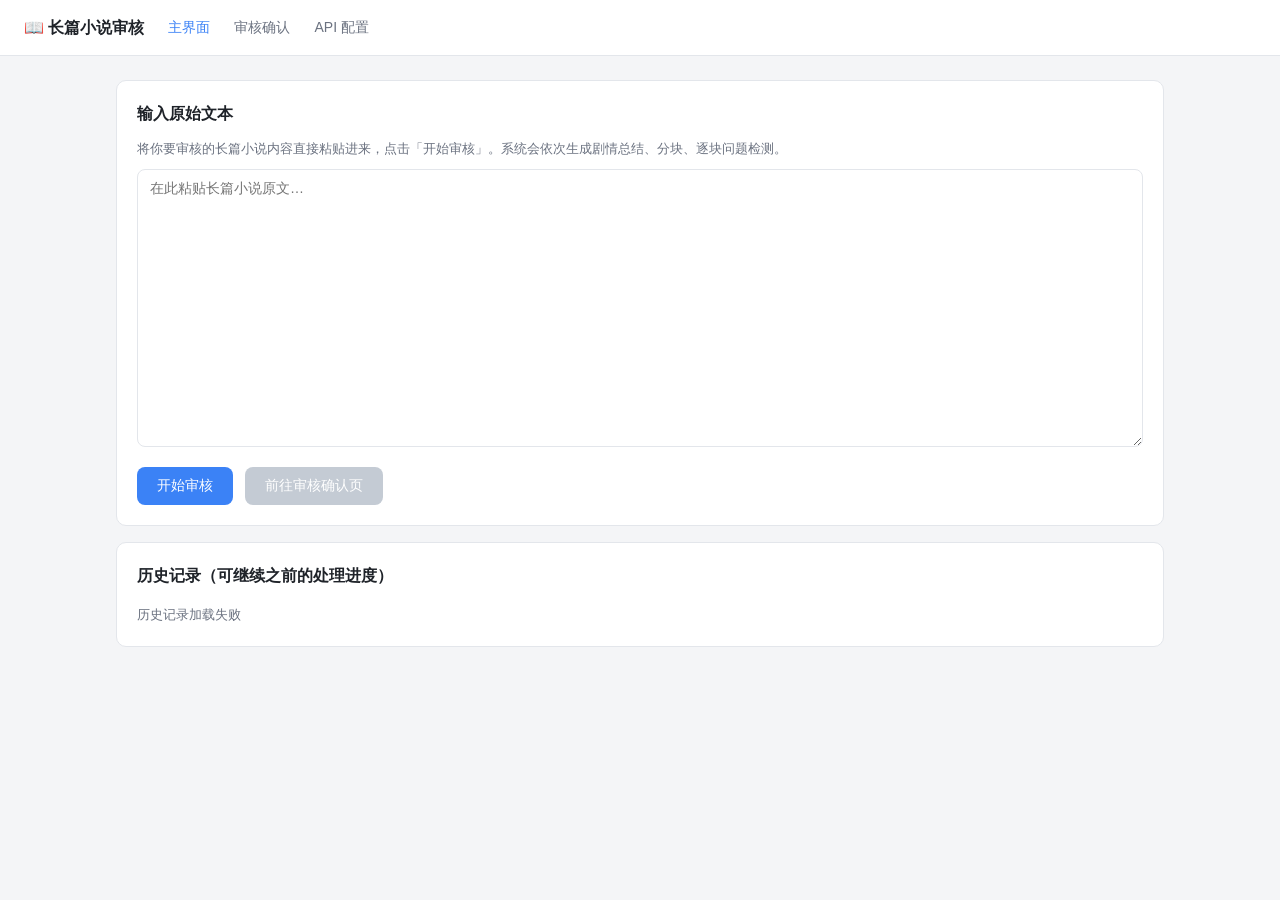
==== public/index.html @ 5789b557 "初始版本" ====
<!DOCTYPE html>
<html lang="zh-CN">
<head>
<meta charset="UTF-8">
<meta name="viewport" content="width=device-width, initial-scale=1.0">
<title>长篇小说审核 - 主界面</title>
<link rel="stylesheet" href="style.css">
</head>
<body>
<div class="topbar">
  <span class="logo">📖 长篇小说审核</span>
  <a href="index.html" class="active">主界面</a>
  <a href="review.html">审核确认</a>
  <a href="config.html">API 配置</a>
</div>
<div class="container">
  <div class="card">
    <h2>输入原始文本</h2>
    <p class="muted" style="margin-bottom:10px;">将你要审核的长篇小说内容直接粘贴进来，点击「开始审核」。系统会依次生成剧情总结、分块、逐块问题检测。</p>
    <textarea id="input" rows="16" placeholder="在此粘贴长篇小说原文…"></textarea>
    <div style="margin-top:12px; display:flex; gap:12px; align-items:center;">
      <button class="btn" id="btnStart">开始审核</button>
      <button class="btn btn-success" id="btnToReview" disabled>前往审核确认页</button>
      <span class="muted" id="hint"></span>
    </div>
  </div>

  <div class="card" id="progressCard" style="display:none;">
    <h2>处理进度</h2>
    <div class="progress" id="progress">初始化…</div>
    <div style="margin-top:10px;">
      <button class="btn" id="btnRetry" style="display:none;">重试（续接当前进度）</button>
    </div>
    <div class="card" id="summaryCard" style="display:none; margin-top:12px;">
      <h2>剧情总结 (summary.md)</h2>
      <pre id="summaryText" style="white-space:pre-wrap; font-size:14px; background:#fafafa; padding:12px; border-radius:8px;"></pre>
    </div>
  </div>

  <div class="card" id="historyCard">
    <h2>历史记录（可继续之前的处理进度）</h2>
    <div id="histList"><span class="muted">加载中…</span></div>
  </div>
</div>

<script src="api.js"></script>
<script>
const inputEl = document.getElementById('input');
const btnStart = document.getElementById('btnStart');
const btnToReview = document.getElementById('btnToReview');
const hint = document.getElementById('hint');
const progressCard = document.getElementById('progressCard');
const progress = document.getElementById('progress');
const summaryCard = document.getElementById('summaryCard');
const summaryText = document.getElementById('summaryText');
const btnRetry = document.getElementById('btnRetry');
const histList = document.getElementById('histList');

let currentTime = localStorage.getItem('novelReviewCurrentTime') || '';
let busy = false;

async function api(url, opts) {
  return fetch(url, opts).then(apijson);
}

function setProgress(msg) { progress.textContent = msg; }

async function getStatus(t) {
  return api('/api/process/status?time=' + encodeURIComponent(t));
}

async function postStep(path, time, index) {
  return api(path, {
    method: 'POST',
    headers: { 'Content-Type': 'application/json' },
    body: JSON.stringify({ time: time, index: index })
  });
}

// 核心：从当前进度开始，逐阶段续接处理到完成。
// 各 /step 接口是幂等的（已完成索引会被跳过），出错后点击【重试】会重新从 status 计算剩余部分，从而实现续接。
async function runProcess(t) {
  busy = true;
  btnStart.disabled = true;
  btnRetry.style.display = 'none';
  progressCard.style.display = 'block';
  try {
    const st = await getStatus(t);
    const chunkTotal = st.chunkTotal || 1;

    // 阶段1：逐窗口总结
    let sumDone = new Set(st.summaryDone || []);
    for (let i = 0; i < chunkTotal; i++) {
      if (sumDone.has(i)) continue;
      setProgress(`1/3 剧情总结：已处理 ${sumDone.size}/${chunkTotal}`);
      const r = await postStep('/api/process/summary/step', t, i);
      if (!r.ok) throw new Error(r.error || 'summary 失败');
      sumDone = new Set(r.summaryDone || []);
    }
    const st2 = await getStatus(t);
    summaryText.textContent = st2.summary || '(暂无总结)';
    summaryCard.style.display = 'block';

    // 阶段2：逐窗口分块
    let spDone = new Set(st2.splitDone || []);
    for (let i = 0; i < chunkTotal; i++) {
      if (spDone.has(i)) continue;
      setProgress(`2/3 分块：已处理 ${spDone.size}/${chunkTotal}`);
      const r = await postStep('/api/process/split/step', t, i);
      if (!r.ok) throw new Error(r.error || 'split 失败');
      spDone = new Set(r.splitDone || []);
    }

    // 阶段3：逐块问题检测（块数以分块结果为准）
    const st3 = await getStatus(t);
    const blockCount = st3.splitBlockCount || 0;
    let evDone = new Set(st3.evaluateDone || []);
    for (let b = 0; b < blockCount; b++) {
      if (evDone.has(b)) continue;
      setProgress(`3/3 逐块检测：已处理 ${evDone.size}/${blockCount}`);
      const r = await postStep('/api/process/evaluate/step', t, b);
      if (!r.ok) throw new Error(r.error || 'evaluate 失败');
      evDone = new Set(r.evaluateDone || []);
    }

    const final = await getStatus(t);
    setProgress(`✅ 完成！共检测到 ${final.evaluateCount || 0} 处可能存在的问题。可前往审核确认页逐条校订。`);
    btnToReview.disabled = false;
    hint.textContent = `会话编号：${t}（分块数：${chunkTotal}）`;
  } catch (e) {
    setProgress('❌ 出错了：' + e.message);
    btnRetry.style.display = 'inline-block';
    btnRetry.dataset.time = t;
  } finally {
    busy = false;
    btnStart.disabled = false;
  }
}

btnStart.addEventListener('click', async () => {
  const text = inputEl.value.trim();
  if (!text) { hint.textContent = '请输入文本'; return; }
  if (busy) return;
  btnStart.disabled = true;
  progressCard.style.display = 'block';
  summaryCard.style.display = 'none';
  btnRetry.style.display = 'none';
  try {
    setProgress('0/3 创建会话并保存原始文本…');
    const r = await api('/api/process/start', {
      method: 'POST',
      headers: { 'Content-Type': 'application/json' },
      body: JSON.stringify({ text })
    });
    if (!r.ok) throw new Error(r.error || 'start 失败');
    currentTime = r.time;
    localStorage.setItem('novelReviewCurrentTime', currentTime);
    await runProcess(currentTime);
  } catch (e) {
    setProgress('❌ 出错了：' + e.message);
    btnRetry.style.display = 'inline-block';
    btnRetry.dataset.time = currentTime;
    btnStart.disabled = false;
  }
});

btnRetry.addEventListener('click', async () => {
  const t = btnRetry.dataset.time || currentTime;
  if (t && !busy) await runProcess(t);
});

btnToReview.addEventListener('click', () => {
  window.location.href = 'review.html?time=' + encodeURIComponent(currentTime);
});

function escapeHtml(s) {
  return String(s == null ? '' : s)
    .replace(/&/g, '&amp;').replace(/</g, '&lt;').replace(/>/g, '&gt;')
    .replace(/"/g, '&quot;');
}

async function loadHistory() {
  try {
    const list = await api('/api/history');
    histList.innerHTML = '';
    if (!list.length) {
      histList.innerHTML = '<span class="muted">暂无历史记录</span>';
      return;
    }
    list.forEach(h => {
      const row = document.createElement('div');
      row.className = 'hist-item';
      row.style.cssText = 'display:flex;justify-content:space-between;align-items:center;gap:10px;padding:10px 12px;border:1px solid #eee;border-radius:8px;margin-bottom:6px;cursor:pointer;transition:background .15s;';
      const summaryDone = (h.summaryDoneCount === h.chunkTotal);
      row.innerHTML = `
        <div style="min-width:0;">
          <div style="font-size:14px;white-space:nowrap;overflow:hidden;text-overflow:ellipsis;">${escapeHtml((h.title || h.time).slice(0, 50))}</div>
          <div class="muted" style="font-size:12px;margin-top:2px;">
            ${h.time}｜总结 ${summaryDone ? '✓' : h.summaryDoneCount + '/' + h.chunkTotal}｜
            分块 ${h.splitDoneCount}/${h.chunkTotal}｜检测 ${h.evaluateDoneCount} 块
          </div>
        </div>
        <span class="muted" style="flex:none;">继续 →</span>`;
      row.addEventListener('mouseenter', () => row.style.background = '#f7f7f7');
      row.addEventListener('mouseleave', () => row.style.background = '');
      row.addEventListener('click', () => {
        if (busy) return;
        currentTime = h.time;
        localStorage.setItem('novelReviewCurrentTime', currentTime);
        inputEl.value = '';
        btnRetry.style.display = 'none';
        runProcess(currentTime);
      });
      histList.appendChild(row);
    });
  } catch (_) {
    histList.innerHTML = '<span class="muted">历史记录加载失败</span>';
  }
}

loadHistory();
</script>
</body>
</html>
---- public/style.css ----
:root {
  --bg: #f4f5f7;
  --card: #ffffff;
  --border: #e3e6eb;
  --text: #1f2329;
  --muted: #6b7280;
  --primary: #3b82f6;
  --primary-dark: #2563eb;
  --success: #16a34a;
  --danger: #dc2626;
  --warn-bg: #fff7e6;
  --warn-border: #ffd591;
}
* { box-sizing: border-box; margin: 0; padding: 0; }
body {
  font-family: -apple-system, BlinkMacSystemFont, "Segoe UI", "PingFang SC", "Microsoft YaHei", sans-serif;
  background: var(--bg);
  color: var(--text);
  line-height: 1.6;
}
.topbar {
  background: var(--card);
  border-bottom: 1px solid var(--border);
  padding: 0 24px;
  height: 56px;
  display: flex;
  align-items: center;
  gap: 8px;
}
.topbar .logo { font-weight: 700; font-size: 16px; }
.topbar a { color: var(--muted); text-decoration: none; margin-left: 16px; font-size: 14px; }
.topbar a.active, .topbar a:hover { color: var(--primary); }
.container { max-width: 1080px; margin: 24px auto; padding: 0 16px; }
.card {
  background: var(--card);
  border: 1px solid var(--border);
  border-radius: 10px;
  padding: 20px;
  margin-bottom: 16px;
}
.card h2 { font-size: 16px; margin-bottom: 12px; }
textarea, input[type=text], input[type=password] {
  width: 100%;
  border: 1px solid var(--border);
  border-radius: 8px;
  padding: 10px 12px;
  font-size: 14px;
  font-family: inherit;
  background: #fff;
}
textarea:focus, input:focus { outline: none; border-color: var(--primary); }
.btn {
  border: none;
  border-radius: 8px;
  padding: 10px 20px;
  font-size: 14px;
  cursor: pointer;
  color: #fff;
  background: var(--primary);
}
.btn:hover { background: var(--primary-dark); }
.btn:disabled { background: #c4cbd4; cursor: not-allowed; }
.btn-mini { padding: 6px 14px; font-size: 13px; }
.btn-success { background: var(--success); }
.btn-success:hover { background: #15803d; }
.progress {
  margin-top: 16px;
  padding: 14px;
  border-radius: 8px;
  background: #eff6ff;
  border: 1px solid #bfdbfe;
  font-size: 14px;
  color: var(--primary-dark);
}
.muted { color: var(--muted); font-size: 13px; }
.issue {
  border: 1px solid var(--warn-border);
  background: var(--warn-bg);
  border-radius: 8px;
  padding: 14px;
  margin-bottom: 14px;
}
.issue .head { display: flex; justify-content: space-between; align-items: center; margin-bottom: 8px; }
.issue .tag { font-size: 12px; background: #fff; border: 1px solid var(--warn-border); color: #ad6800; border-radius: 12px; padding: 2px 10px; }
.issue .orig { color: #7c3aed; margin-bottom: 6px; }
.issue .sug { color: var(--success); margin-bottom: 10px; }
.issue .reason { color: #9a3412; margin-bottom: 10px; }
.affirm { display: flex; gap: 8px; }
.affirm .save-msg { font-size: 13px; color: var(--success); align-self: center; }
.err-banner { background: #fef2f2; border: 1px solid #fecaca; color: var(--danger); border-radius: 8px; padding: 12px; margin-bottom: 14px; }
.empty { text-align: center; color: var(--muted); padding: 30px 0; }
.badge { display:inline-block; background:#eef2ff; color:var(--primary-dark); border-radius:12px; padding:2px 10px; font-size:12px; margin-left:8px;}
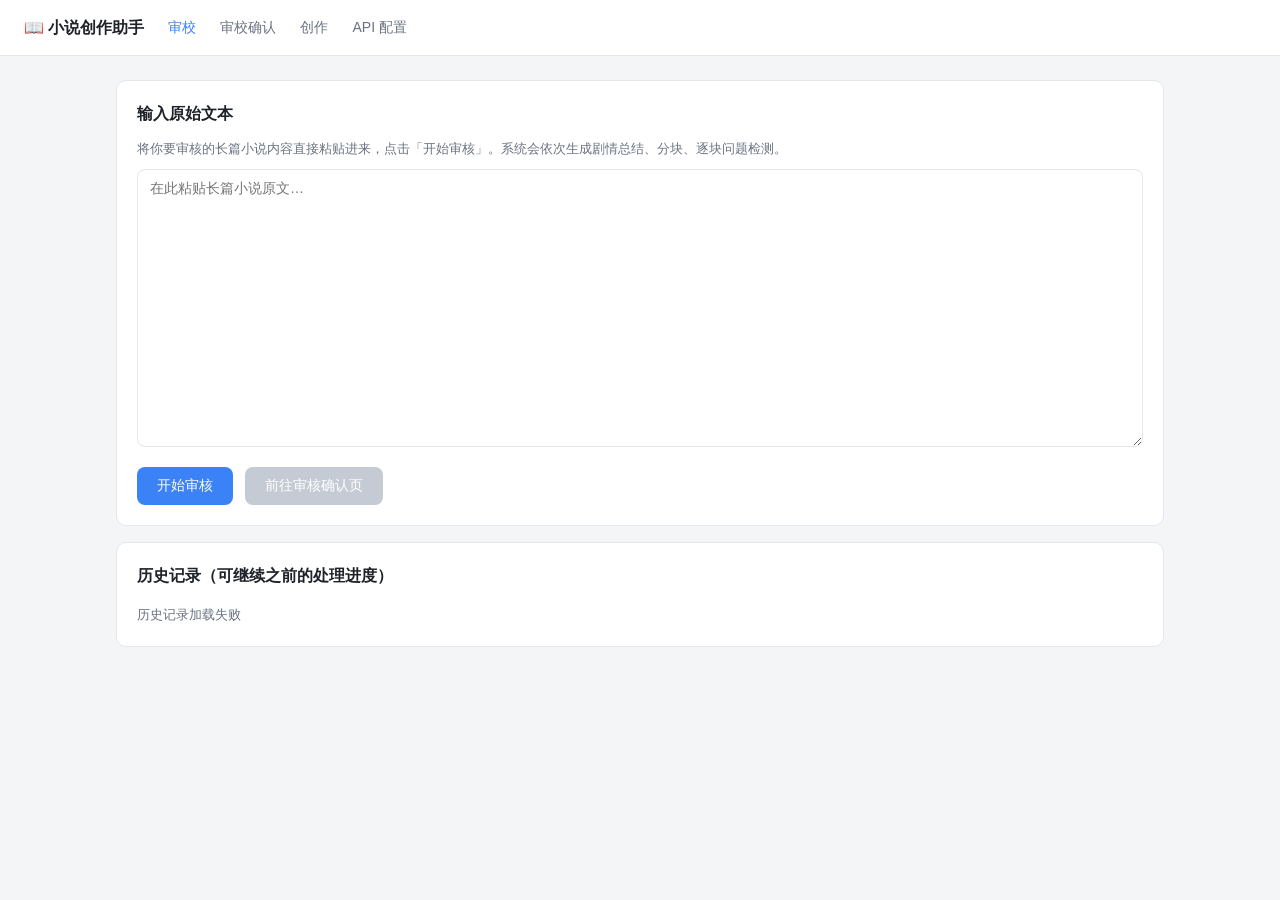
==== commit 9d38b129: "新增撰写功能，增加历史记录的加载和删除，增加获取可用模型的功能" ====
--- a/public/index.html
+++ b/public/index.html
@@ -5,12 +5,31 @@
 <meta name="viewport" content="width=device-width, initial-scale=1.0">
 <title>长篇小说审核 - 主界面</title>
 <link rel="stylesheet" href="style.css">
+<script src="lib/marked.min.js"></script>
+<style>
+.md-content h1,.md-content h2,.md-content h3,.md-content h4 { margin:16px 0 8px; line-height:1.4; }
+.md-content h1 { font-size:1.4em; border-bottom:1px solid #e3e6eb; padding-bottom:6px; }
+.md-content h2 { font-size:1.2em; border-bottom:1px solid #e3e6eb; padding-bottom:4px; }
+.md-content h3 { font-size:1.1em; }
+.md-content p { margin:6px 0; }
+.md-content ul,.md-content ol { padding-left:24px; margin:6px 0; }
+.md-content li { margin:2px 0; }
+.md-content code { background:#e8e8e8; padding:2px 6px; border-radius:3px; font-size:0.9em; }
+.md-content pre { background:#2d2d2d; color:#f8f8f2; padding:12px 16px; border-radius:6px; overflow-x:auto; font-size:13px; line-height:1.5; }
+.md-content pre code { background:none; padding:0; color:inherit; }
+.md-content blockquote { border-left:4px solid #3b82f6; padding:6px 14px; margin:8px 0; background:#f0f4ff; color:#555; }
+.md-content table { border-collapse:collapse; width:100%; margin:8px 0; }
+.md-content th,.md-content td { border:1px solid #ddd; padding:6px 12px; text-align:left; }
+.md-content th { background:#f5f5f5; font-weight:600; }
+.md-content hr { border:none; border-top:1px solid #e3e6eb; margin:16px 0; }
+</style>
 </head>
 <body>
 <div class="topbar">
-  <span class="logo">📖 长篇小说审核</span>
-  <a href="index.html" class="active">主界面</a>
-  <a href="review.html">审核确认</a>
+  <span class="logo">📖 小说创作助手</span>
+  <a href="index.html" class="active">审校</a>
+  <a href="review.html">审校确认</a>
+  <a href="create.html">创作</a>
   <a href="config.html">API 配置</a>
 </div>
 <div class="container">
@@ -33,7 +52,7 @@
     </div>
     <div class="card" id="summaryCard" style="display:none; margin-top:12px;">
       <h2>剧情总结 (summary.md)</h2>
-      <pre id="summaryText" style="white-space:pre-wrap; font-size:14px; background:#fafafa; padding:12px; border-radius:8px;"></pre>
+      <div id="summaryText" class="md-content" style="font-size:14px; background:#fafafa; padding:12px; border-radius:8px; line-height:1.8;"></div>
     </div>
   </div>
 
@@ -59,6 +78,12 @@
 let currentTime = localStorage.getItem('novelReviewCurrentTime') || '';
 let busy = false;
 
+function renderMarkdown(text) {
+  if (typeof marked === 'undefined') return (text || '').replace(/\n/g, '<br>');
+  marked.setOptions({ breaks: true, gfm: true });
+  return marked.parse(text || '');
+}
+
 async function api(url, opts) {
   return fetch(url, opts).then(apijson);
 }
@@ -70,11 +95,27 @@
 }
 
 async function postStep(path, time, index) {
-  return api(path, {
-    method: 'POST',
-    headers: { 'Content-Type': 'application/json' },
-    body: JSON.stringify({ time: time, index: index })
-  });
+  // 看门狗：单个步骤最多等 40 分钟，避免底层连接悬挂时界面永远停在处理中
+  const ctrl = new AbortController();
+  const watchdog = setTimeout(() => ctrl.abort(), 40 * 60 * 1000);
+  try {
+    return await api(path, {
+      method: 'POST',
+      headers: { 'Content-Type': 'application/json' },
+      body: JSON.stringify({ time: time, index: index }),
+      signal: ctrl.signal
+    });
+  } catch (e) {
+    if (e && e.name === 'AbortError') {
+      throw new Error('单步等待超时（40 分钟），已中止。可点击【重试】从当前进度续接。');
+    }
+    if (e instanceof TypeError) {
+      throw new Error('网络异常，无法连接本地服务，请确认服务仍在运行后重试：' + e.message);
+    }
+    throw e;
+  } finally {
+    clearTimeout(watchdog);
+  }
 }
 
 // 核心：从当前进度开始，逐阶段续接处理到完成。
@@ -98,7 +139,7 @@
       sumDone = new Set(r.summaryDone || []);
     }
     const st2 = await getStatus(t);
-    summaryText.textContent = st2.summary || '(暂无总结)';
+    summaryText.innerHTML = renderMarkdown(st2.summary || '(暂无总结)');
     summaryCard.style.display = 'block';
 
     // 阶段2：逐窗口分块
@@ -155,6 +196,7 @@
     if (!r.ok) throw new Error(r.error || 'start 失败');
     currentTime = r.time;
     localStorage.setItem('novelReviewCurrentTime', currentTime);
+    localStorage.removeItem('novelReviewInputCache');
     await runProcess(currentTime);
   } catch (e) {
     setProgress('❌ 出错了：' + e.message);
@@ -219,6 +261,13 @@
 }
 
 loadHistory();
+
+// 输入框缓存：离开页面时自动保存，返回时恢复
+const cacheKey = 'novelReviewInputCache';
+inputEl.value = localStorage.getItem(cacheKey) || '';
+inputEl.addEventListener('input', () => {
+  localStorage.setItem(cacheKey, inputEl.value);
+});
 </script>
 </body>
 </html>
--- a/public/style.css
+++ b/public/style.css
@@ -89,4 +89,8 @@
 .affirm .save-msg { font-size: 13px; color: var(--success); align-self: center; }
 .err-banner { background: #fef2f2; border: 1px solid #fecaca; color: var(--danger); border-radius: 8px; padding: 12px; margin-bottom: 14px; }
 .empty { text-align: center; color: var(--muted); padding: 30px 0; }
-.badge { display:inline-block; background:#eef2ff; color:var(--primary-dark); border-radius:12px; padding:2px 10px; font-size:12px; margin-left:8px;}+.badge { display:inline-block; background:#eef2ff; color:var(--primary-dark); border-radius:12px; padding:2px 10px; font-size:12px; margin-left:8px;}
+
+.skill-checkbox input[type=checkbox] { width: auto; margin: 0; }
+.skill-checkbox { display: flex; align-items: center; gap: 6px; padding: 6px 12px; border: 1px solid var(--border); border-radius: 8px; cursor: pointer; font-size: 14px; transition: border-color .15s; }
+.skill-checkbox:hover { border-color: var(--primary); }
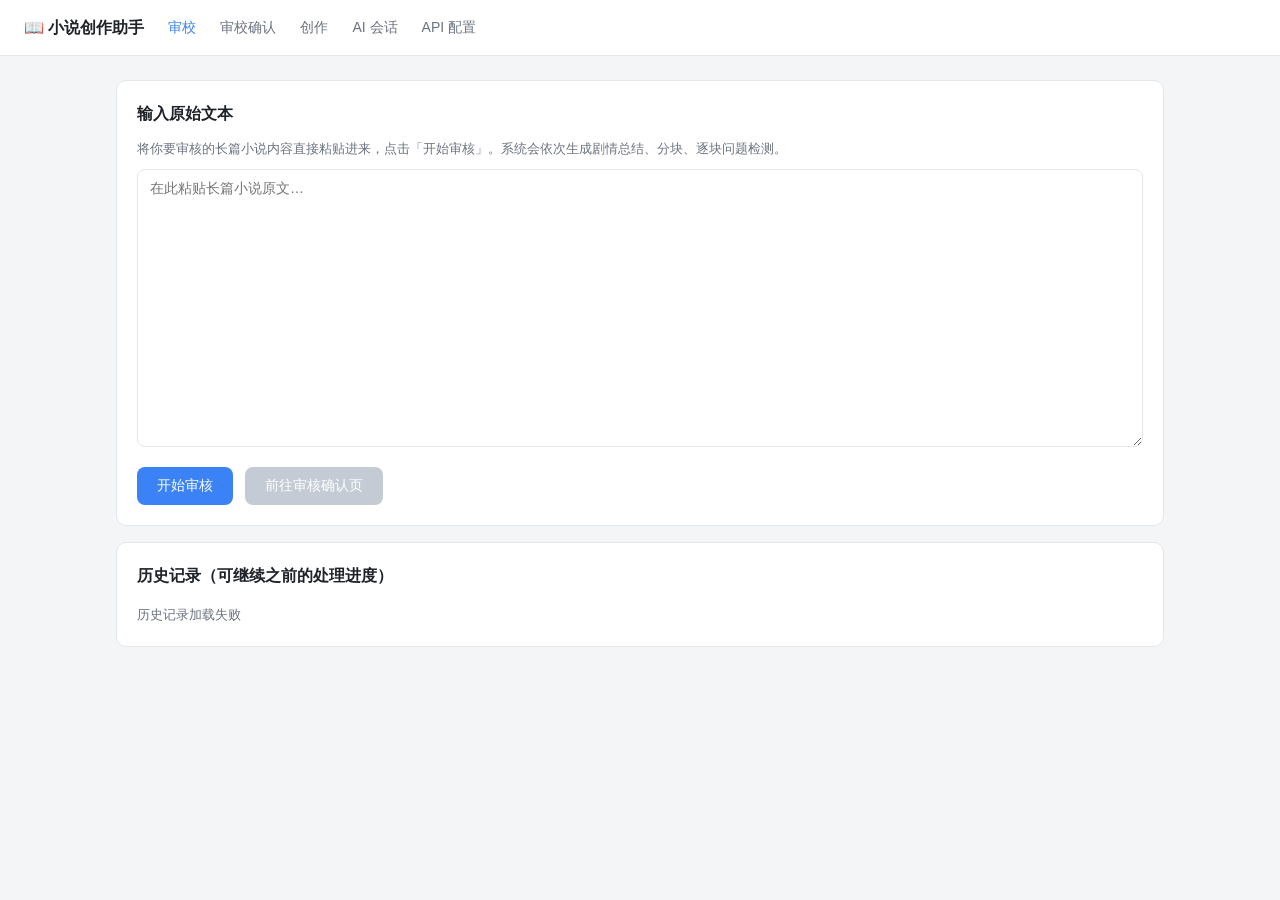
==== commit f029ece5: "增加了聊天窗口页面，可以多AI同时回应，增加对比效果" ====
--- a/public/index.html
+++ b/public/index.html
@@ -30,6 +30,7 @@
   <a href="index.html" class="active">审校</a>
   <a href="review.html">审校确认</a>
   <a href="create.html">创作</a>
+  <a href="chat.html">AI 会话</a>
   <a href="config.html">API 配置</a>
 </div>
 <div class="container">
--- a/public/style.css
+++ b/public/style.css
@@ -93,4 +93,187 @@
 
 .skill-checkbox input[type=checkbox] { width: auto; margin: 0; }
 .skill-checkbox { display: flex; align-items: center; gap: 6px; padding: 6px 12px; border: 1px solid var(--border); border-radius: 8px; cursor: pointer; font-size: 14px; transition: border-color .15s; }
-.skill-checkbox:hover { border-color: var(--primary); }+.skill-checkbox:hover { border-color: var(--primary); }
+
+/* ============ AI 会话 / 提供商选择器 ============ */
+.chat-card {
+  display: flex;
+  flex-direction: column;
+  height: calc(100vh - 56px - 42px - 32px);
+  min-height: 480px;
+}
+.provider-bar {
+  display: flex;
+  gap: 8px;
+  flex-wrap: wrap;
+  padding-bottom: 12px;
+  border-bottom: 1px solid var(--border);
+  margin-bottom: 12px;
+}
+.provider-pill {
+  border: 1px solid var(--border);
+  background: #fff;
+  border-radius: 18px;
+  padding: 6px 14px;
+  font-size: 13px;
+  cursor: pointer;
+  transition: all .15s;
+  color: var(--muted);
+  font-family: inherit;
+}
+.provider-pill:hover { border-color: var(--primary); color: var(--primary); }
+.provider-pill.active { background: var(--primary); color: #fff; border-color: var(--primary); }
+.provider-pill .star { color: #ffd591; }
+
+.chat-messages {
+  flex: 1;
+  overflow-y: auto;
+  padding: 8px 4px;
+}
+.chat-messages .msg { margin-bottom: 14px; display: flex; }
+.chat-messages .msg.user { justify-content: flex-end; }
+.chat-messages .msg .bubble {
+  max-width: 82%;
+  padding: 10px 14px;
+  border-radius: 10px;
+  font-size: 14px;
+  line-height: 1.7;
+  word-break: break-word;
+}
+.chat-messages .msg.user .bubble {
+  background: var(--primary);
+  color: #fff;
+  border-bottom-right-radius: 2px;
+}
+.chat-messages .msg.assistant .bubble {
+  background: #f1f3f5;
+  color: var(--text);
+  border-bottom-left-radius: 2px;
+}
+
+.chat-input { border-top: 1px solid var(--border); padding-top: 12px; }
+.chat-input-row { display: flex; align-items: flex-end; gap: 10px; }
+.chat-input-row textarea { flex: 1; }
+.btn-icon { padding: 8px 12px; font-size: 16px; line-height: 1; align-self: stretch; }
+.chat-actions { display: flex; align-items: center; gap: 12px; margin-top: 8px; justify-content: flex-end; flex-wrap: wrap; }
+.chat-actions #status { flex: 1; }
+
+/* 多提供商选择提示行 */
+.provider-hint { font-size: 12px; color: var(--muted); margin: 2px 0 10px; min-height: 16px; }
+
+/* 多提供商对比按钮行（消息区，assistant 一侧） */
+.cmp-bubble { background: #f8fafc; border: 1px dashed var(--border); }
+.cmp-label { font-size: 12px; color: var(--muted); margin-bottom: 8px; }
+.cmp-buttons { display: flex; flex-wrap: wrap; gap: 8px; }
+.cmp-btn {
+  border: 1px solid var(--border); background: #fff; border-radius: 16px;
+  padding: 6px 14px; font-size: 13px; cursor: pointer; transition: all .15s;
+  color: var(--text); font-family: inherit;
+}
+.cmp-btn:hover:not(:disabled) { border-color: var(--primary); color: var(--primary); }
+.cmp-btn.pending { color: var(--muted); }
+.cmp-btn.done { border-color: #bfdbfe; background: #eff6ff; color: var(--primary-dark); }
+.cmp-btn.error { border-color: #fecaca; color: var(--danger); }
+.cmp-btn.adopted { background: var(--success); border-color: var(--success); color: #fff; }
+.cmp-btn.abandoned { opacity: .5; color: var(--muted); }
+.cmp-btn:disabled { cursor: not-allowed; }
+
+/* 回答查看弹窗（MD/RAW 切换 + 采用） */
+.view-modal { width: 720px; max-width: 94vw; max-height: 86vh; display: flex; flex-direction: column; }
+.vm-head { display: flex; justify-content: space-between; align-items: center; gap: 12px; margin-bottom: 12px; }
+.vm-head h3 { font-size: 16px; }
+.vm-toggle { display: inline-flex; border: 1px solid var(--border); border-radius: 8px; overflow: hidden; }
+.vm-toggle button {
+  border: none; background: #fff; padding: 6px 14px; font-size: 13px; cursor: pointer;
+  color: var(--muted); font-family: inherit;
+}
+.vm-toggle button + button { border-left: 1px solid var(--border); }
+.vm-toggle button.active { background: var(--primary); color: #fff; }
+.vm-content {
+  flex: 1; overflow-y: auto; border: 1px solid var(--border); border-radius: 8px;
+  background: #fbfbfc; padding: 12px 14px; font-size: 14px; line-height: 1.7; min-height: 120px;
+}
+.vm-content.raw { font-family: "SFMono-Regular", Consolas, "Liberation Mono", Menlo, monospace; font-size: 13px; white-space: pre-wrap; }
+.vm-actions { display: flex; justify-content: space-between; align-items: center; gap: 12px; margin-top: 12px; }
+
+/* 图片附件预览 */
+.image-preview { display: none; flex-wrap: wrap; gap: 8px; margin-bottom: 10px; }
+.image-preview .thumb { position: relative; width: 72px; height: 72px; border: 1px solid var(--border); border-radius: 8px; overflow: hidden; background: #f3f4f6; }
+.image-preview .thumb img { width: 100%; height: 100%; object-fit: cover; display: block; }
+.image-preview .thumb-x {
+  position: absolute; top: 2px; right: 2px; width: 18px; height: 18px; line-height: 16px;
+  border: none; border-radius: 50%; background: rgba(0,0,0,.55); color: #fff; cursor: pointer; font-size: 13px; padding: 0;
+}
+/* 用户消息中的图片 */
+.user-imgs { display: flex; flex-wrap: wrap; gap: 6px; margin-top: 6px; }
+.user-img { max-width: 200px; max-height: 200px; border-radius: 6px; display: block; }
+
+/* 聊天页头部按钮组 + 系统提示词提示行 */
+.chat-header { display: flex; justify-content: space-between; align-items: center; gap: 10px; flex-wrap: wrap; }
+.chat-header-actions { display: flex; gap: 8px; flex-wrap: wrap; }
+.chat-header h2 { white-space: nowrap; }
+.sys-prompt-line {
+  font-size: 13px; color: var(--muted); margin: 0 0 8px;
+  background: #f7f8fa; border: 1px solid var(--border); border-radius: 8px;
+  padding: 6px 10px; overflow: hidden; text-overflow: ellipsis; white-space: nowrap;
+}
+
+/* 历史会话抽屉 */
+.history-overlay { position: fixed; inset: 0; background: rgba(0,0,0,.25); z-index: 40; display: none; }
+.history-overlay.open { display: block; }
+.history-panel {
+  position: fixed; top: 0; right: 0; height: 100%; width: 360px; max-width: 90vw;
+  background: #fff; box-shadow: -2px 0 14px rgba(0,0,0,.12); z-index: 50;
+  transform: translateX(100%); transition: transform .2s ease; padding: 18px 16px;
+  overflow-y: auto; box-sizing: border-box;
+}
+.history-panel.open { transform: none; }
+.history-item {
+  border: 1px solid var(--border); border-radius: 10px; padding: 10px 12px; margin-bottom: 10px;
+  cursor: pointer; transition: border-color .15s; position: relative;
+}
+.history-item:hover { border-color: var(--primary); }
+.history-item.active { border-color: var(--primary); background: #f5f8ff; }
+.history-item .hi-title { font-weight: 600; font-size: 14px; padding-right: 48px; word-break: break-word; }
+.history-item .hi-meta { font-size: 12px; color: var(--muted); margin-top: 4px; word-break: break-word; }
+.history-item .hi-del { position: absolute; top: 10px; right: 10px; }
+.history-item .hi-del-btn { background: #fff; color: var(--danger); border: 1px solid #fecaca; }
+
+/* 系统提示词弹窗 */
+.modal-mask {
+  position: fixed; inset: 0; background: rgba(0,0,0,.35); z-index: 60;
+  display: none; align-items: center; justify-content: center;
+}
+.modal-mask.open { display: flex; }
+.modal { background: #fff; border-radius: 12px; padding: 18px 20px; width: 540px; max-width: 92vw; box-shadow: 0 8px 30px rgba(0,0,0,.2); }
+.modal textarea { font-family: inherit; }
+
+/* 配置页：提供商卡片 */
+.editor-box {
+  margin-top: 16px;
+  padding: 16px;
+  border: 1px dashed var(--border);
+  border-radius: 10px;
+  background: #fafbfc;
+}
+.provider-card {
+  border: 1px solid var(--border);
+  border-radius: 10px;
+  padding: 14px 16px;
+  margin-bottom: 12px;
+  background: #fff;
+  transition: border-color .15s, box-shadow .15s;
+}
+.provider-card.is-default { border-color: var(--primary); box-shadow: 0 0 0 2px rgba(59,130,246,.12); }
+.pc-head { display: flex; align-items: center; gap: 10px; margin-bottom: 8px; }
+.pc-name { font-weight: 600; font-size: 15px; }
+.pc-meta { font-size: 13px; color: #374151; display: flex; flex-wrap: wrap; gap: 4px 22px; margin-bottom: 10px; }
+.pc-meta .muted { color: var(--muted); margin-right: 4px; }
+.pc-actions { display: flex; gap: 8px; }
+.model-item {
+  padding: 8px 12px;
+  cursor: pointer;
+  font-size: 13px;
+  transition: background .12s;
+}
+.model-item:hover { background: #f0f4ff; }
